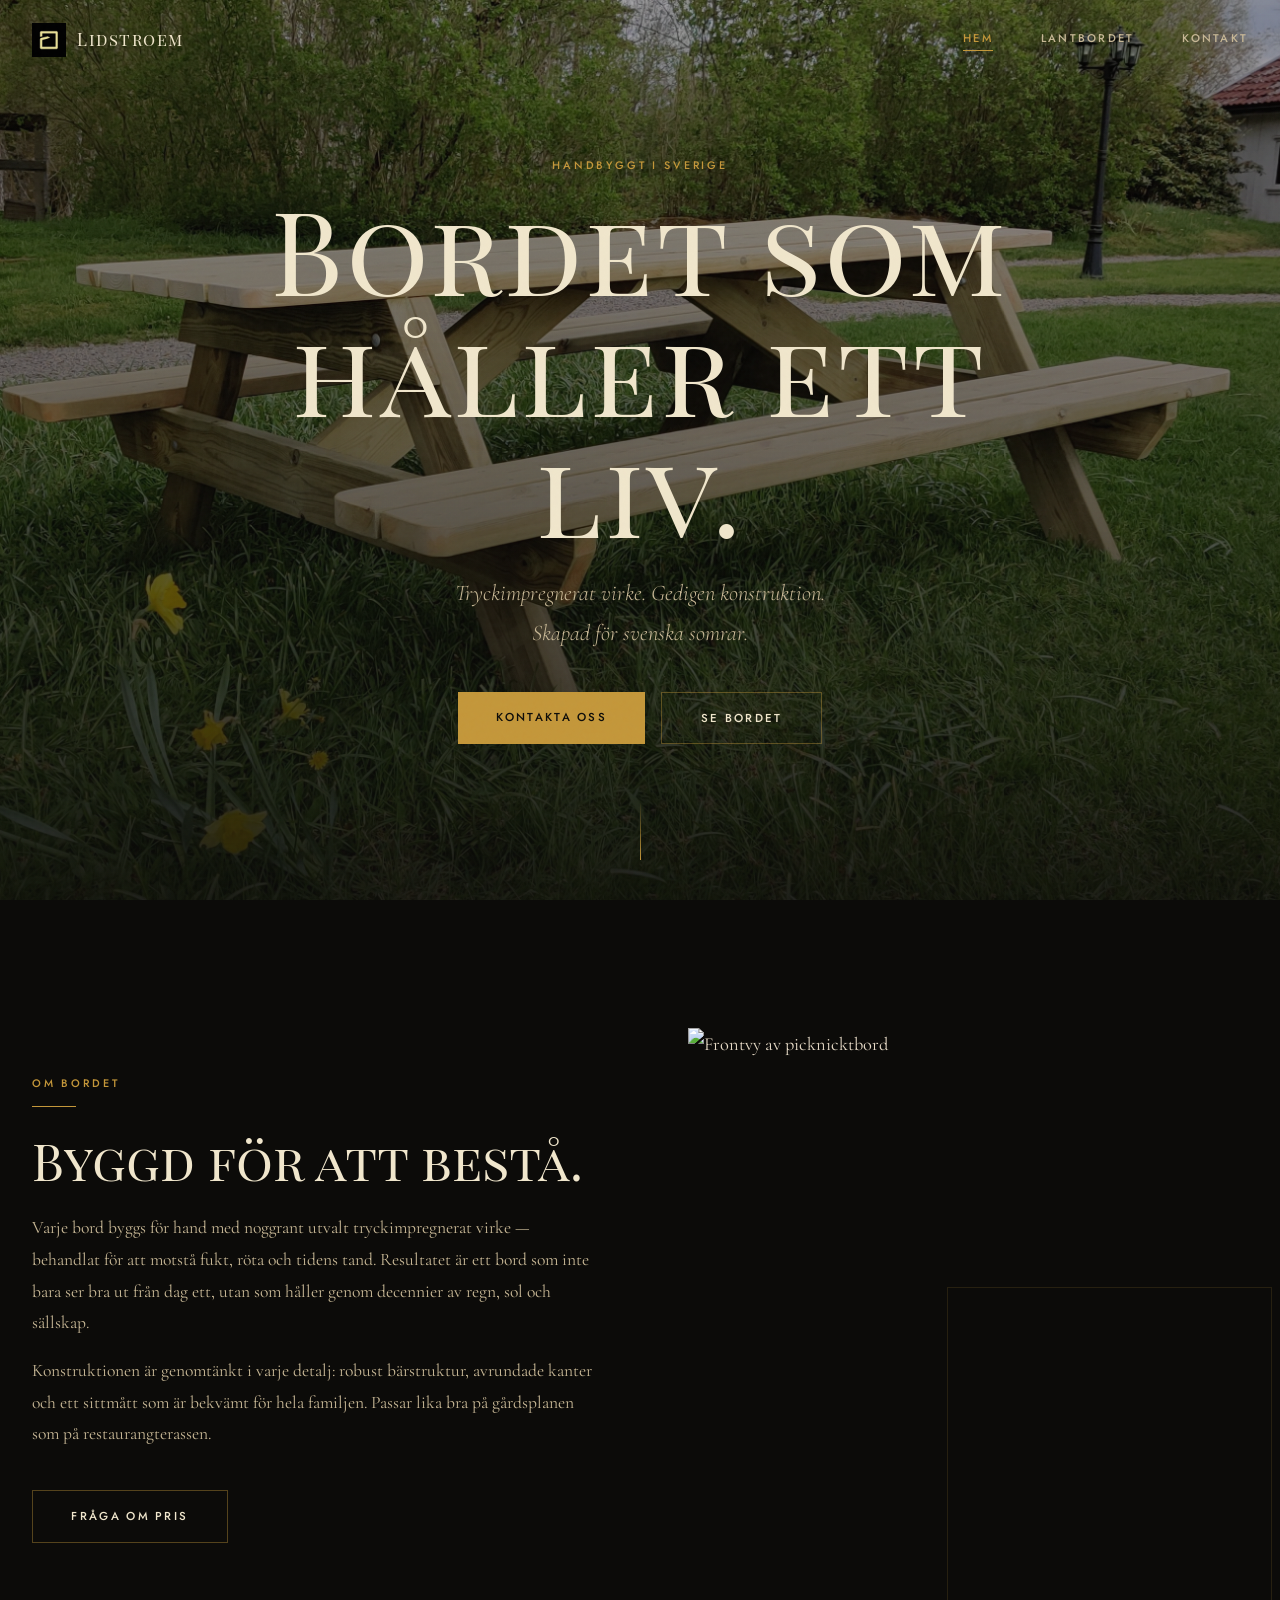
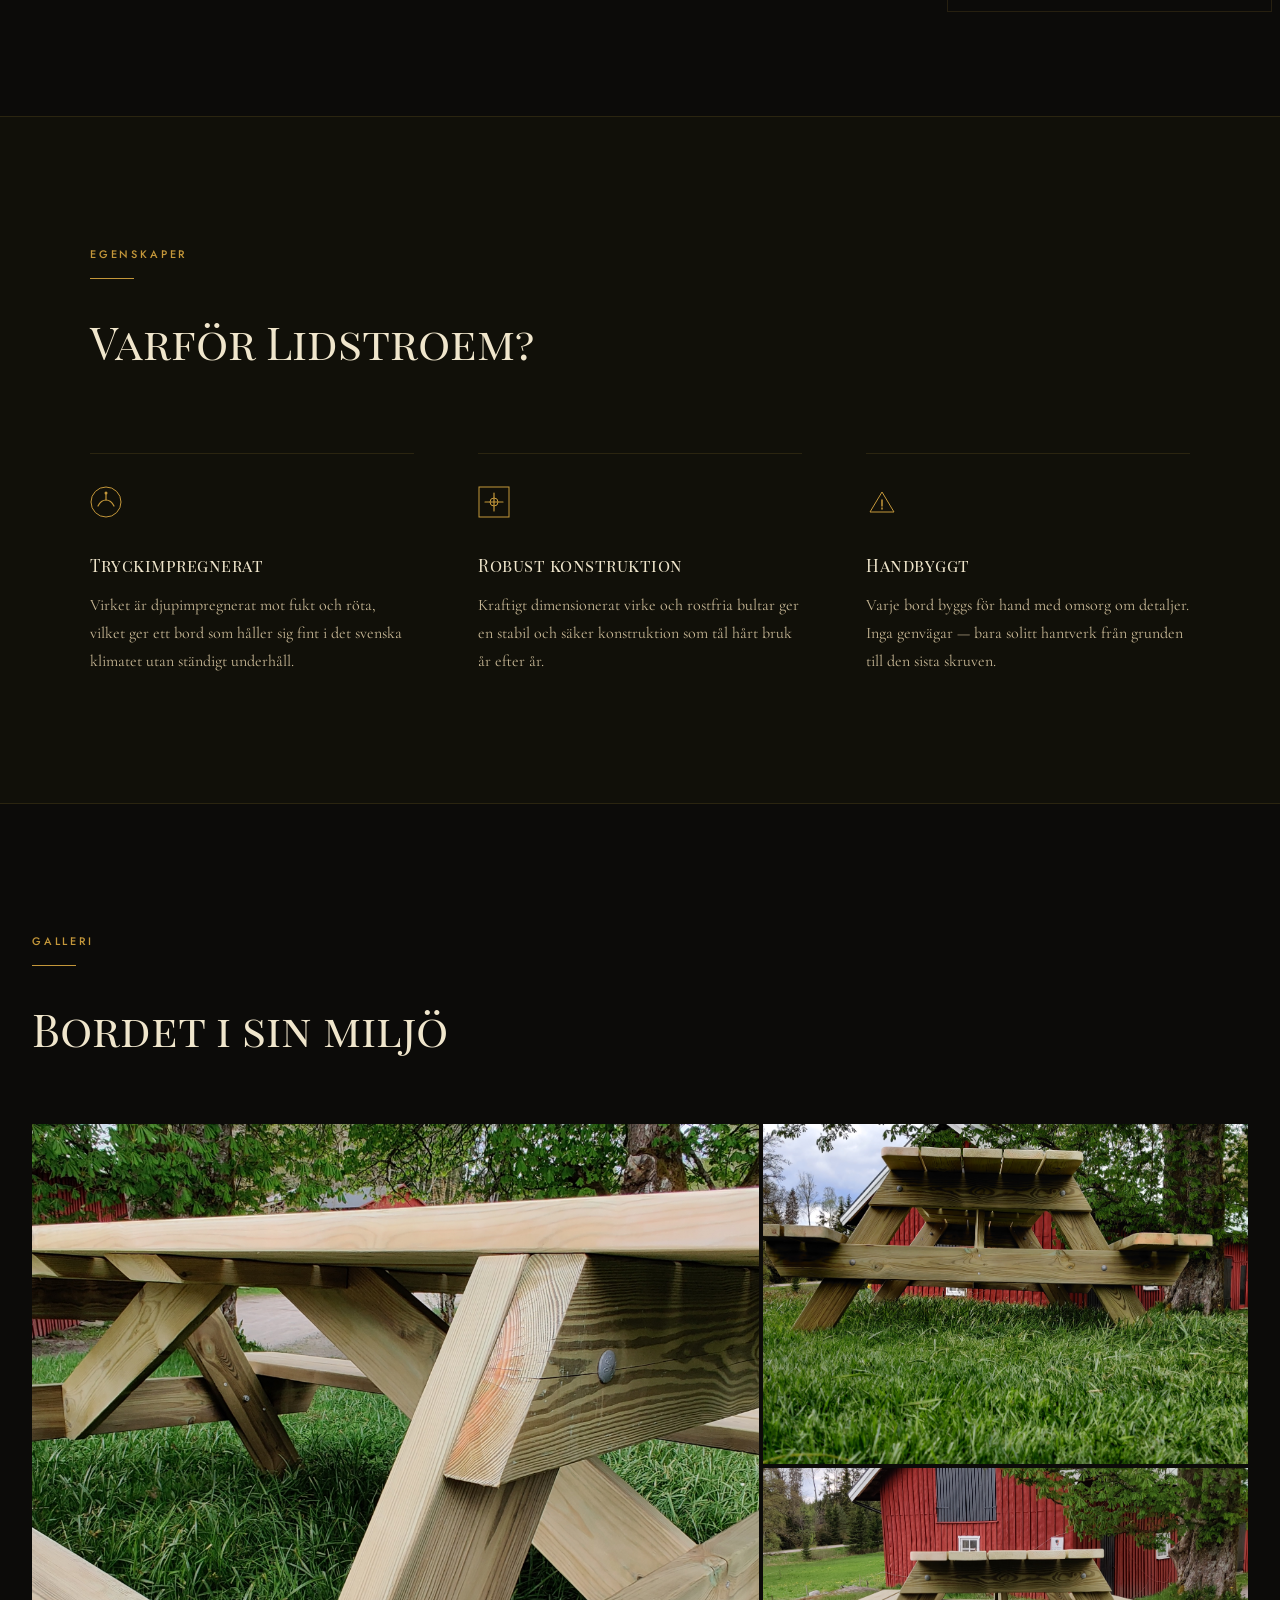
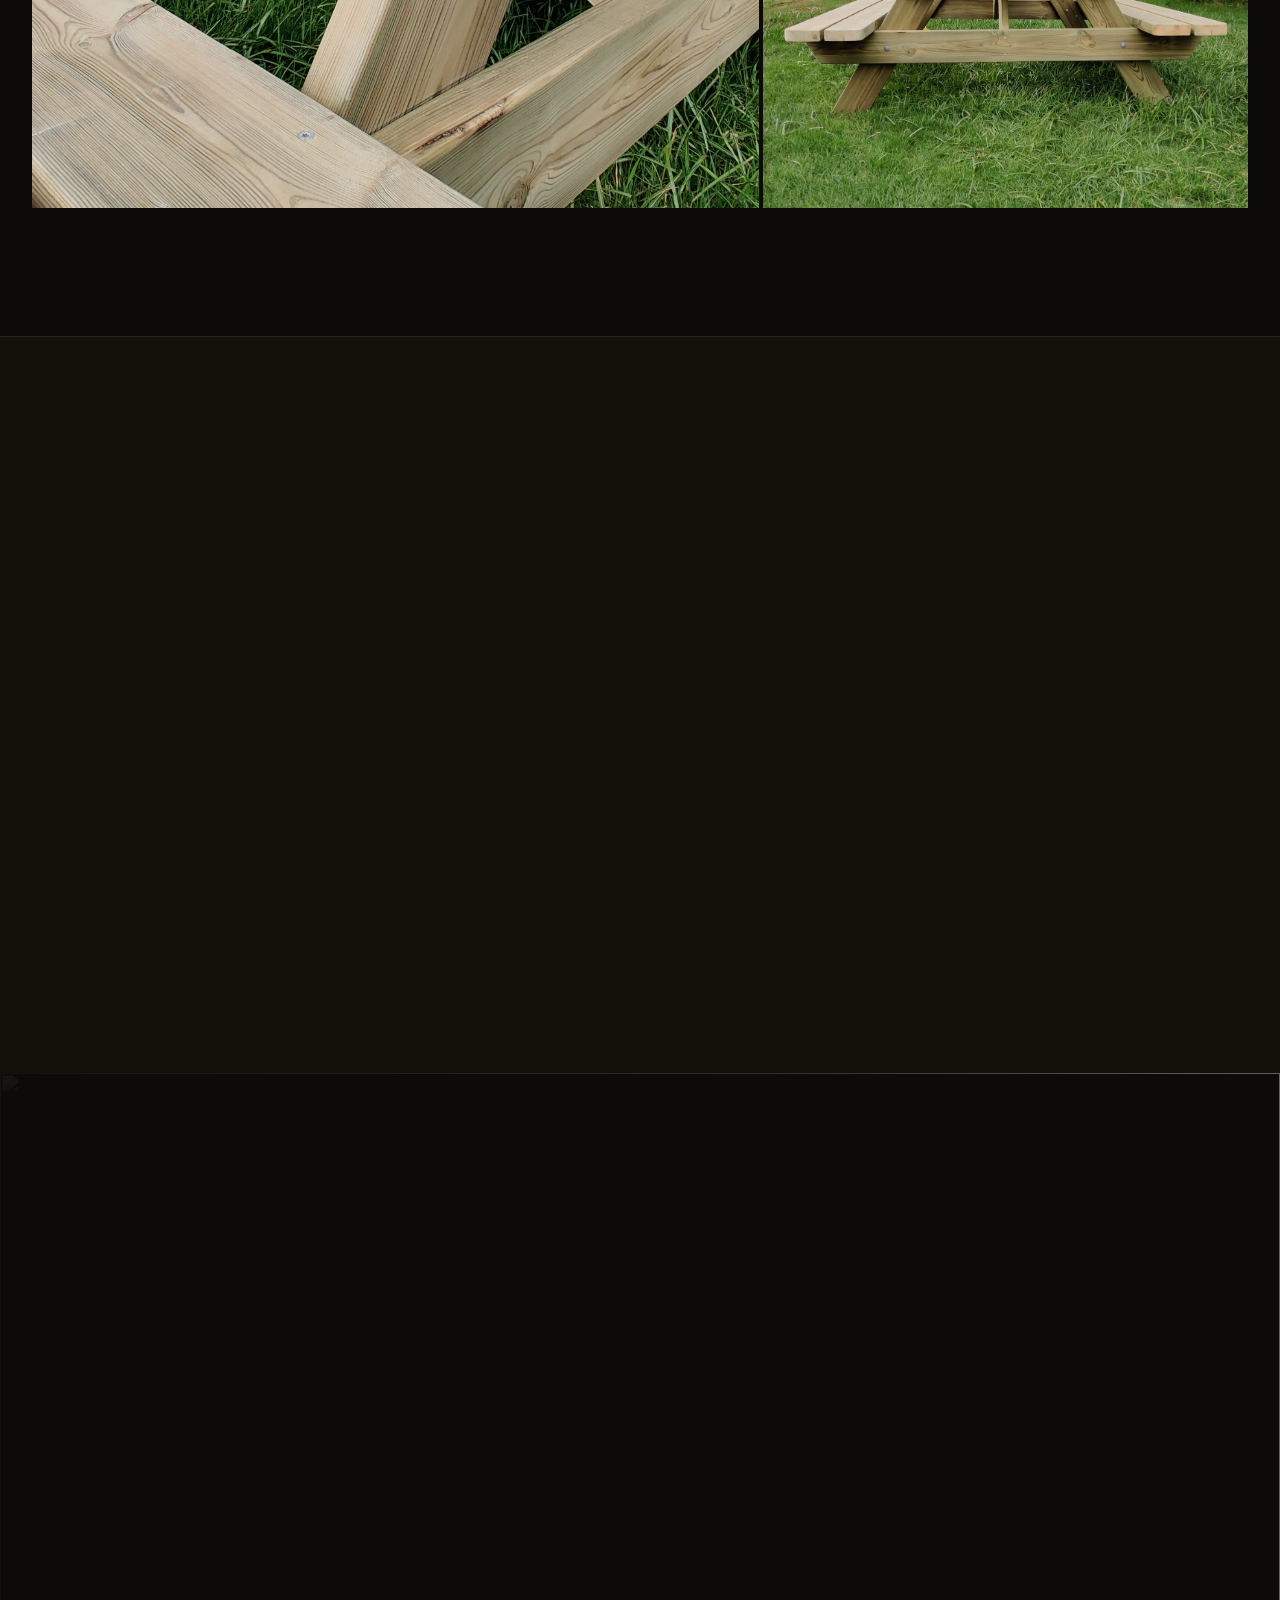
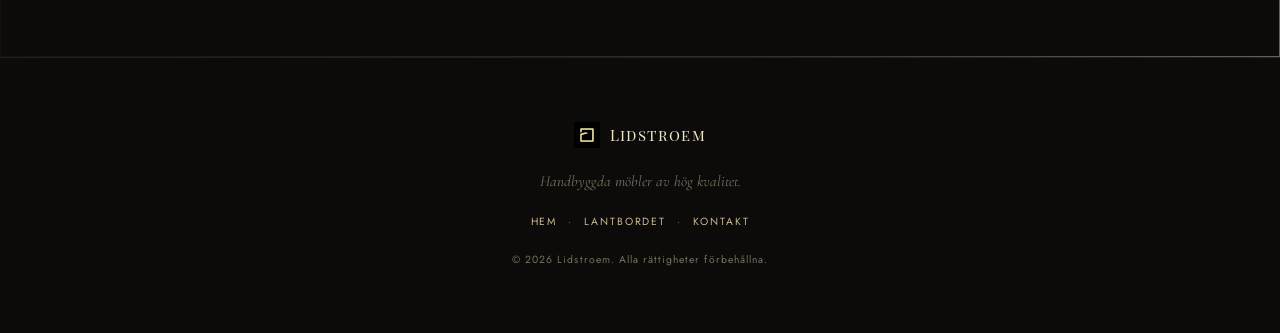
==== index.html @ bd2ccc6d "first commit" ====
<!DOCTYPE html>
<html lang="sv">
<head>
  <meta charset="UTF-8" />
  <meta name="viewport" content="width=device-width, initial-scale=1.0" />
  <meta name="description" content="Lidstroem — Handbyggda picknicktbord och lantbord av hög kvalitet. Tryckimpregnerat virke för lång livslängd." />
  <title>Lidstroem — Handbyggda möbler</title>
  <link rel="icon" href="images/logo.webp" />
  <link rel="stylesheet" href="assets/style.css" />
  <style>
    /* ── HOME-SPECIFIC ── */

    /* ABOUT */
    .about {
      padding: var(--section-pad) 2rem;
      max-width: 1280px;
      margin: 0 auto;
    }
    .about__inner {
      display: grid;
      grid-template-columns: 1fr 1fr;
      gap: 6rem;
      align-items: center;
    }
    .about__title {
      font-family: var(--font-display);
      font-size: clamp(2rem, 4vw, 3.2rem);
      font-weight: 400;
      color: var(--cream);
      line-height: 1.15;
      margin-bottom: 1.4rem;
    }
    .about__body {
      color: var(--cream-dim);
      font-size: 1.1rem;
      line-height: 1.8;
      margin-bottom: 1rem;
    }
    .about__image {
      position: relative;
    }
    .about__image img {
      width: 100%;
      height: 560px;
      object-fit: cover;
      object-position: center top;
    }
    .about__image-frame {
      position: absolute;
      bottom: -1.5rem;
      right: -1.5rem;
      width: 58%;
      height: 58%;
      border: 1px solid var(--border);
      pointer-events: none;
      z-index: -1;
    }

    /* FEATURES */
    .features {
      background: var(--bg-section);
      border-top: 1px solid var(--border);
      border-bottom: 1px solid var(--border);
      padding: var(--section-pad) 2rem;
    }
    .features__inner { max-width: 1100px; margin: 0 auto; }
    .features__header { margin-bottom: 4.5rem; }
    .features__title {
      font-family: var(--font-display);
      font-size: clamp(1.8rem, 3.5vw, 2.8rem);
      font-weight: 400;
      color: var(--cream);
    }
    .features__grid {
      display: grid;
      grid-template-columns: repeat(3, 1fr);
      gap: 4rem;
    }
    .feature {
      border-top: 1px solid var(--border);
      padding-top: 2rem;
    }
    .feature__icon { color: var(--gold); margin-bottom: 1.4rem; }
    .feature h3 {
      font-family: var(--font-display);
      font-size: 1.05rem;
      font-weight: 400;
      color: var(--cream);
      letter-spacing: 0.03em;
      margin-bottom: 0.7rem;
    }
    .feature p { font-size: 1rem; line-height: 1.75; color: var(--cream-dim); }

    /* GALLERY */
    .gallery { padding: var(--section-pad) 0; }
    .gallery__header {
      padding: 0 2rem;
      max-width: 1280px;
      margin: 0 auto 3.5rem;
    }
    .gallery__title {
      font-family: var(--font-display);
      font-size: clamp(1.8rem, 3.5vw, 2.8rem);
      font-weight: 400;
      color: var(--cream);
    }
    .gallery__grid {
      display: grid;
      grid-template-columns: 1.5fr 1fr;
      grid-template-rows: 340px 340px;
      gap: 4px;
      max-width: 1280px;
      margin: 0 auto;
      padding: 0 2rem;
    }
    .gallery__item { overflow: hidden; background: var(--bg-card); }
    .gallery__item--large { grid-row: span 2; }
    .gallery__item img {
      width: 100%; height: 100%;
      object-fit: cover;
      transition: transform 0.8s var(--ease-out);
    }
    .gallery__item:hover img { transform: scale(1.06); }

    /* TEASER */
    .teaser {
      background: var(--bg-section);
      border-top: 1px solid var(--border);
      padding: var(--section-pad) 2rem;
    }
    .teaser__inner {
      max-width: 1280px;
      margin: 0 auto;
      display: grid;
      grid-template-columns: 1fr 1fr;
      gap: 6rem;
      align-items: center;
    }
    .teaser__img-wrap { position: relative; overflow: hidden; }
    .teaser__img-wrap img {
      width: 100%;
      height: 480px;
      object-fit: cover;
      transition: transform 0.8s var(--ease-out);
    }
    .teaser__img-wrap:hover img { transform: scale(1.04); }
    .teaser__badge {
      position: absolute;
      top: 1.5rem; left: 1.5rem;
      font-family: var(--font-ui);
      font-size: 0.6rem;
      font-weight: 500;
      letter-spacing: 0.24em;
      text-transform: uppercase;
      color: var(--bg);
      background: var(--gold);
      padding: 0.35rem 0.8rem;
    }
    .teaser__title {
      font-family: var(--font-display);
      font-size: clamp(2rem, 4vw, 3rem);
      font-weight: 400;
      color: var(--cream);
      margin-bottom: 1.2rem;
    }
    .teaser__body {
      font-size: 1.1rem;
      line-height: 1.8;
      color: var(--cream-dim);
      margin-bottom: 2rem;
    }

    /* RESPONSIVE */
    @media (max-width: 900px) {
      .about__inner,
      .teaser__inner { grid-template-columns: 1fr; gap: 3rem; }
      .about__image img { height: 360px; }
      .teaser__img-wrap img { height: 320px; }
      .about__image { order: -1; }
      .features__grid { grid-template-columns: 1fr; gap: 2.5rem; }
      .gallery__grid { grid-template-columns: 1fr; grid-template-rows: auto; }
      .gallery__item { height: 260px; }
      .gallery__item--large { grid-row: span 1; height: 320px; }
    }
  </style>
</head>
<body>

<!-- ══ NAVBAR ══ -->
<header class="navbar">
  <div class="navbar__inner">
    <a href="index.html" class="navbar__logo">
      <img src="images/logo.webp" alt="Lidstroem" />
      <span class="navbar__brand">Lidstroem</span>
    </a>
    <nav class="navbar__nav">
      <a href="index.html">Hem</a>
      <a href="lantbord.html">Lantbordet</a>
      <a href="kontakt.html">Kontakt</a>
    </nav>
    <button class="navbar__burger" aria-label="Meny">
      <span></span><span></span><span></span>
    </button>
  </div>
  <nav class="navbar__mobile">
    <a href="index.html">Hem</a>
    <a href="lantbord.html">Lantbordet</a>
    <a href="kontakt.html">Kontakt</a>
  </nav>
</header>

<!-- ══ HERO ══ -->
<section class="hero">
  <div class="hero__bg">
    <img src="images/hero.jpg" alt="Lidstroem picknicktbord på sommaräng" style="object-position: center 30%;" />
    <div class="hero__overlay"></div>
  </div>
  <div class="hero__content">
    <span class="label reveal">Handbyggt i Sverige</span>
    <h1 class="hero__title reveal reveal-d1">Bordet som<br />håller ett liv.</h1>
    <p class="hero__sub reveal reveal-d2">
      Tryckimpregnerat virke. Gedigen konstruktion.<br />Skapad för svenska somrar.
    </p>
    <div class="hero__cta reveal reveal-d3">
      <a href="kontakt.html" class="btn btn-gold">Kontakta oss</a>
      <a href="#om" class="btn btn-outline">Se bordet</a>
    </div>
  </div>
  <div class="hero__scroll reveal reveal-d4"><span></span></div>
</section>

<!-- ══ OM BORDET ══ -->
<section class="about" id="om">
  <div class="about__inner">
    <div class="about__text">
      <span class="label reveal">Om bordet</span>
      <div class="gold-line reveal reveal-d1"></div>
      <h2 class="about__title reveal reveal-d1">Byggd för att bestå.</h2>
      <p class="about__body reveal reveal-d2">
        Varje bord byggs för hand med noggrant utvalt tryckimpregnerat virke —
        behandlat för att motstå fukt, röta och tidens tand. Resultatet är ett
        bord som inte bara ser bra ut från dag ett, utan som håller genom
        decennier av regn, sol och sällskap.
      </p>
      <p class="about__body reveal reveal-d3">
        Konstruktionen är genomtänkt i varje detalj: robust bärstruktur,
        avrundade kanter och ett sittmått som är bekvämt för hela familjen.
        Passar lika bra på gårdsplanen som på restaurangterassen.
      </p>
      <a href="kontakt.html" class="btn btn-outline reveal reveal-d4" style="margin-top:1.5rem;">Fråga om pris</a>
    </div>
    <div class="about__image reveal reveal-d2">
      <img src="images/front.jpg" alt="Frontvy av picknicktbord" />
      <div class="about__image-frame"></div>
    </div>
  </div>
</section>

<!-- ══ EGENSKAPER ══ -->
<section class="features">
  <div class="features__inner">
    <div class="features__header">
      <span class="label reveal">Egenskaper</span>
      <div class="gold-line reveal reveal-d1"></div>
      <h2 class="features__title reveal reveal-d1">Varför Lidstroem?</h2>
    </div>
    <div class="features__grid">
      <div class="feature reveal reveal-d1">
        <div class="feature__icon">
          <svg width="32" height="32" viewBox="0 0 32 32" fill="none">
            <circle cx="16" cy="16" r="15" stroke="currentColor" stroke-width="1"/>
            <path d="M8 20c2-4 4-6 8-6s6 2 8 6" stroke="currentColor" stroke-width="1.2" stroke-linecap="round"/>
            <path d="M16 14V8" stroke="currentColor" stroke-width="1.2" stroke-linecap="round"/>
            <circle cx="16" cy="7" r="1.5" fill="currentColor"/>
          </svg>
        </div>
        <h3>Tryckimpregnerat</h3>
        <p>Virket är djupimpregnerat mot fukt och röta, vilket ger ett bord som håller sig fint i det svenska klimatet utan ständigt underhåll.</p>
      </div>
      <div class="feature reveal reveal-d2">
        <div class="feature__icon">
          <svg width="32" height="32" viewBox="0 0 32 32" fill="none">
            <rect x="1" y="1" width="30" height="30" stroke="currentColor" stroke-width="1"/>
            <path d="M7 16h18M16 7v18" stroke="currentColor" stroke-width="1.2" stroke-linecap="round"/>
            <circle cx="16" cy="16" r="4" stroke="currentColor" stroke-width="1"/>
          </svg>
        </div>
        <h3>Robust konstruktion</h3>
        <p>Kraftigt dimensionerat virke och rostfria bultar ger en stabil och säker konstruktion som tål hårt bruk år efter år.</p>
      </div>
      <div class="feature reveal reveal-d3">
        <div class="feature__icon">
          <svg width="32" height="32" viewBox="0 0 32 32" fill="none">
            <path d="M4 26L16 6l12 20H4z" stroke="currentColor" stroke-width="1" stroke-linejoin="round"/>
            <path d="M16 14v6M16 22v1" stroke="currentColor" stroke-width="1.5" stroke-linecap="round"/>
          </svg>
        </div>
        <h3>Handbyggt</h3>
        <p>Varje bord byggs för hand med omsorg om detaljer. Inga genvägar — bara solitt hantverk från grunden till den sista skruven.</p>
      </div>
    </div>
  </div>
</section>

<!-- ══ GALLERI ══ -->
<section class="gallery" id="galleri">
  <div class="gallery__header">
    <span class="label reveal">Galleri</span>
    <div class="gold-line reveal reveal-d1"></div>
    <h2 class="gallery__title reveal reveal-d1">Bordet i sin miljö</h2>
  </div>
  <div class="gallery__grid">
    <div class="gallery__item gallery__item--large reveal">
      <img src="images/detail.jpg" alt="Närbild på träkonstruktion" loading="lazy" />
    </div>
    <div class="gallery__item reveal reveal-d1">
      <img src="images/dramatic.jpg" alt="Bordet sett framifrån" loading="lazy" />
    </div>
    <div class="gallery__item reveal reveal-d2">
      <img src="images/side.jpg" alt="Sidovy av picknicktbordet" loading="lazy" />
    </div>
  </div>
</section>

<!-- ══ LANTBORD TEASER ══ -->
<section class="teaser">
  <div class="teaser__inner">
    <div class="teaser__img-wrap reveal">
      <img src="images/lantbord-angle.jpg" alt="Lantbordet — trebockskonstruktion" loading="lazy" />
      <div class="teaser__badge">Nyhet</div>
    </div>
    <div class="teaser__text">
      <span class="label reveal">Även från Lidstroem</span>
      <div class="gold-line reveal reveal-d1"></div>
      <h2 class="teaser__title reveal reveal-d1">Lantbordet</h2>
      <p class="teaser__body reveal reveal-d2">
        En massiv trebockskonstruktion inspirerad av gamla svenska gårdsbord.
        Finns i två utföranden — oljat naturträ eller klassisk gråton med lasyr.
        Byggs för restauranger, altaner och familjer som vill ha ett bord för generationer.
      </p>
      <a href="lantbord.html" class="btn btn-gold reveal reveal-d3">Se lantbordet</a>
    </div>
  </div>
</section>

<!-- ══ CTA ══ -->
<section class="cta-banner">
  <div class="cta-banner__bg">
    <img src="images/kontakt.jpg" alt="" loading="lazy" />
    <div class="cta-banner__overlay"></div>
  </div>
  <div class="cta-banner__inner">
    <div class="cta-banner__content">
      <span class="label reveal">Ta nästa steg</span>
      <h2 class="cta-banner__title reveal reveal-d1">Intresserad av ett bord?</h2>
      <p class="cta-banner__body reveal reveal-d2">Hör av dig så berättar vi mer om priser, leverans och beställning.</p>
      <a href="kontakt.html" class="btn btn-gold reveal reveal-d3">Kontakta oss</a>
    </div>
  </div>
</section>

<!-- ══ FOOTER ══ -->
<footer>
  <div class="footer__inner">
    <div class="footer__logo">
      <img src="images/logo.webp" alt="Lidstroem" />
      <span>Lidstroem</span>
    </div>
    <p class="footer__tagline">Handbyggda möbler av hög kvalitet.</p>
    <nav class="footer__nav">
      <a href="index.html">Hem</a>
      <span class="sep">·</span>
      <a href="lantbord.html">Lantbordet</a>
      <span class="sep">·</span>
      <a href="kontakt.html">Kontakt</a>
    </nav>
    <p class="footer__copy">&copy; <span id="yr"></span> Lidstroem. Alla rättigheter förbehållna.</p>
  </div>
</footer>

<script src="assets/script.js"></script>
<script>document.getElementById('yr').textContent = new Date().getFullYear();</script>
</body>
</html>
---- assets/style.css ----
/* =========================================
   LIDSTROEM — Global CSS
   ========================================= */

@import url('https://fonts.googleapis.com/css2?family=Cormorant+Garamond:ital,wght@0,300;0,400;0,500;0,600;1,300;1,400&family=Playfair+Display+SC:wght@400;700&family=Jost:wght@300;400;500&display=swap');

:root {
  --bg:           #0c0b09;
  --bg-card:      #141210;
  --bg-section:   #111009;
  --cream:        #f0e6cc;
  --cream-dim:    #c8b896;
  --gold:         #c4973a;
  --gold-light:   #d4ab55;
  --text:         #e8dcc8;
  --text-muted:   #7a7060;
  --border:       rgba(196, 151, 58, 0.15);
  --border-hover: rgba(196, 151, 58, 0.4);

  --font-display: 'Playfair Display SC', serif;
  --font-body:    'Cormorant Garamond', serif;
  --font-ui:      'Jost', sans-serif;

  --nav-height:   80px;
  --section-pad:  clamp(80px, 10vw, 140px);
  --ease-out:     cubic-bezier(0.16, 1, 0.3, 1);
}

*, *::before, *::after { box-sizing: border-box; margin: 0; padding: 0; }

html { scroll-behavior: smooth; }

body {
  background: var(--bg);
  color: var(--text);
  font-family: var(--font-body);
  font-size: 1.15rem;
  line-height: 1.75;
  -webkit-font-smoothing: antialiased;
  overflow-x: hidden;
}

img { display: block; max-width: 100%; }
a   { color: inherit; text-decoration: none; }

/* Subtle noise grain */
body::after {
  content: '';
  position: fixed;
  inset: 0;
  background-image: url("data:image/svg+xml,%3Csvg viewBox='0 0 200 200' xmlns='http://www.w3.org/2000/svg'%3E%3Cfilter id='n'%3E%3CfeTurbulence type='fractalNoise' baseFrequency='0.85' numOctaves='4' stitchTiles='stitch'/%3E%3C/filter%3E%3Crect width='100%25' height='100%25' filter='url(%23n)'/%3E%3C/svg%3E");
  opacity: 0.022;
  pointer-events: none;
  z-index: 9999;
}

/* ── SCROLL REVEAL ── */
.reveal {
  opacity: 0;
  transform: translateY(28px);
  transition: opacity 0.85s var(--ease-out), transform 0.85s var(--ease-out);
}
.reveal.visible { opacity: 1; transform: none; }
.reveal-d1 { transition-delay: 0.1s; }
.reveal-d2 { transition-delay: 0.22s; }
.reveal-d3 { transition-delay: 0.34s; }
.reveal-d4 { transition-delay: 0.48s; }

/* ── TYPOGRAPHY HELPERS ── */
.label {
  font-family: var(--font-ui);
  font-size: 0.68rem;
  font-weight: 500;
  letter-spacing: 0.26em;
  text-transform: uppercase;
  color: var(--gold);
  display: block;
  margin-bottom: 0.85rem;
}

.gold-line {
  width: 44px;
  height: 1px;
  background: var(--gold);
  margin-bottom: 1.5rem;
}

/* ── BUTTONS ── */
.btn {
  display: inline-block;
  font-family: var(--font-ui);
  font-size: 0.72rem;
  font-weight: 500;
  letter-spacing: 0.2em;
  text-transform: uppercase;
  padding: 0.95rem 2.4rem;
  transition: background 0.3s, color 0.3s, border-color 0.3s, transform 0.3s;
  cursor: pointer;
  border: none;
}
.btn-gold {
  background: var(--gold);
  color: var(--bg);
}
.btn-gold:hover {
  background: var(--gold-light);
  transform: translateY(-2px);
}
.btn-outline {
  border: 1px solid var(--border-hover);
  color: var(--cream);
  background: transparent;
}
.btn-outline:hover {
  border-color: var(--gold);
  color: var(--gold);
}

/* ── NAVBAR ── */
.navbar {
  position: fixed;
  top: 0; left: 0; right: 0;
  z-index: 100;
  border-bottom: 1px solid transparent;
  transition: background 0.5s, border-color 0.5s, backdrop-filter 0.5s;
}
.navbar.scrolled {
  background: rgba(12,11,9,0.92);
  backdrop-filter: blur(18px);
  -webkit-backdrop-filter: blur(18px);
  border-bottom-color: var(--border);
}
.navbar__inner {
  max-width: 1280px;
  margin: 0 auto;
  padding: 0 2rem;
  height: var(--nav-height);
  display: flex;
  align-items: center;
  justify-content: space-between;
}
.navbar__logo {
  display: flex;
  align-items: center;
  gap: 0.7rem;
}
.navbar__logo img {
  width: 34px;
  height: 34px;
  object-fit: contain;
}
.navbar__brand {
  font-family: var(--font-display);
  font-size: 1.05rem;
  letter-spacing: 0.09em;
  color: var(--cream);
}
.navbar__nav {
  display: flex;
  gap: 3rem;
  align-items: center;
}
.navbar__nav a {
  font-family: var(--font-ui);
  font-size: 0.7rem;
  font-weight: 500;
  letter-spacing: 0.2em;
  text-transform: uppercase;
  color: var(--cream-dim);
  position: relative;
  padding-bottom: 3px;
  transition: color 0.3s;
}
.navbar__nav a::after {
  content: '';
  position: absolute;
  bottom: 0; left: 0;
  width: 0; height: 1px;
  background: var(--gold);
  transition: width 0.3s;
}
.navbar__nav a:hover,
.navbar__nav a.active {
  color: var(--gold);
}
.navbar__nav a:hover::after,
.navbar__nav a.active::after {
  width: 100%;
}

/* Burger */
.navbar__burger {
  display: none;
  flex-direction: column;
  gap: 5px;
  background: none;
  border: none;
  cursor: pointer;
  padding: 4px;
}
.navbar__burger span {
  display: block;
  width: 24px; height: 1px;
  background: var(--cream);
  transition: transform 0.3s, opacity 0.3s;
  transform-origin: center;
}
.navbar__burger.open span:nth-child(1) { transform: translateY(6px) rotate(45deg); }
.navbar__burger.open span:nth-child(2) { opacity: 0; }
.navbar__burger.open span:nth-child(3) { transform: translateY(-6px) rotate(-45deg); }

.navbar__mobile {
  display: none;
  flex-direction: column;
  gap: 1.5rem;
  padding: 0 2rem;
  max-height: 0;
  overflow: hidden;
  opacity: 0;
  background: rgba(12,11,9,0.97);
  border-top: 1px solid var(--border);
  transition: max-height 0.4s var(--ease-out), opacity 0.3s, padding 0.3s;
}
.navbar__mobile.open {
  max-height: 260px;
  opacity: 1;
  padding: 1.5rem 2rem 2rem;
}
.navbar__mobile a {
  font-family: var(--font-ui);
  font-size: 0.78rem;
  letter-spacing: 0.22em;
  text-transform: uppercase;
  color: var(--cream-dim);
}
.navbar__mobile a.active { color: var(--gold); }

@media (max-width: 768px) {
  .navbar__nav    { display: none; }
  .navbar__burger { display: flex; }
  .navbar__mobile { display: flex; }
}

/* ── FOOTER ── */
footer {
  border-top: 1px solid var(--border);
  padding: 4rem 2rem;
  text-align: center;
}
.footer__inner {
  max-width: 460px;
  margin: 0 auto;
  display: flex;
  flex-direction: column;
  align-items: center;
  gap: 1.2rem;
}
.footer__logo {
  display: flex;
  align-items: center;
  gap: 0.6rem;
}
.footer__logo img {
  width: 26px; height: 26px;
  object-fit: contain;
}
.footer__logo span {
  font-family: var(--font-display);
  font-size: 0.95rem;
  letter-spacing: 0.09em;
  color: var(--cream);
}
.footer__tagline {
  font-style: italic;
  font-size: 0.95rem;
  color: var(--text-muted);
}
.footer__nav {
  display: flex;
  gap: 0.7rem;
  align-items: center;
  font-family: var(--font-ui);
  font-size: 0.65rem;
  letter-spacing: 0.18em;
  text-transform: uppercase;
}
.footer__nav a { color: var(--cream-dim); transition: color 0.3s; }
.footer__nav a:hover { color: var(--gold); }
.footer__nav .sep { color: var(--text-muted); }
.footer__copy {
  font-family: var(--font-ui);
  font-size: 0.65rem;
  color: var(--text-muted);
  letter-spacing: 0.1em;
}

/* ── HERO SHARED ── */
.hero {
  position: relative;
  height: 100svh;
  min-height: 600px;
  display: flex;
  align-items: center;
  justify-content: center;
  overflow: hidden;
}
.hero__bg {
  position: absolute;
  inset: 0;
}
.hero__bg img {
  width: 100%; height: 100%;
  object-fit: cover;
  animation: heroZoom 14s ease-out forwards;
}
@keyframes heroZoom {
  from { transform: scale(1.05); }
  to   { transform: scale(1); }
}
.hero__overlay {
  position: absolute;
  inset: 0;
  background: linear-gradient(to bottom,
    rgba(12,11,9,.35) 0%,
    rgba(12,11,9,.52) 50%,
    rgba(12,11,9,.88) 100%);
}
.hero__content {
  position: relative;
  z-index: 2;
  text-align: center;
  padding: 0 1.5rem;
  max-width: 860px;
}
.hero__title {
  font-family: var(--font-display);
  font-size: clamp(3rem, 9vw, 7.5rem);
  font-weight: 400;
  color: var(--cream);
  line-height: 1.05;
  letter-spacing: 0.02em;
  margin-bottom: 1.4rem;
}
.hero__sub {
  font-family: var(--font-body);
  font-size: clamp(1.1rem, 2vw, 1.4rem);
  font-weight: 300;
  font-style: italic;
  color: var(--cream-dim);
  margin-bottom: 2.5rem;
}
.hero__cta {
  display: flex;
  gap: 1rem;
  justify-content: center;
  flex-wrap: wrap;
}
.hero__scroll {
  position: absolute;
  bottom: 2.5rem;
  left: 50%;
  transform: translateX(-50%);
  z-index: 2;
}
.hero__scroll span {
  display: block;
  width: 1px; height: 58px;
  background: linear-gradient(to bottom, transparent, var(--gold));
  animation: scrollLine 2s ease-in-out infinite;
}
@keyframes scrollLine {
  0%   { transform: scaleY(0); transform-origin: top; opacity: 0; }
  50%  { transform: scaleY(1); transform-origin: top; opacity: 1; }
  100% { transform: scaleY(0); transform-origin: bottom; opacity: 0; }
}

/* ── PAGE HEADER (inner pages) ── */
.page-header {
  position: relative;
  height: 52vh;
  min-height: 360px;
  display: flex;
  align-items: flex-end;
  overflow: hidden;
}
.page-header__bg {
  position: absolute;
  inset: 0;
}
.page-header__bg img {
  width: 100%; height: 100%;
  object-fit: cover;
  object-position: center 30%;
  filter: saturate(0.5);
  animation: heroZoom 14s ease-out forwards;
}
.page-header__overlay {
  position: absolute;
  inset: 0;
  background: linear-gradient(to bottom,
    rgba(12,11,9,.4) 0%,
    rgba(12,11,9,.9) 100%);
}
.page-header__content {
  position: relative;
  z-index: 1;
  padding: 0 2rem 4rem;
  max-width: 1280px;
  width: 100%;
  margin: 0 auto;
}
.page-header__title {
  font-family: var(--font-display);
  font-size: clamp(2.5rem, 6vw, 5rem);
  font-weight: 400;
  color: var(--cream);
  line-height: 1;
  margin-bottom: 0.75rem;
}
.page-header__sub {
  font-style: italic;
  color: var(--cream-dim);
  font-size: 1.15rem;
}

/* ── CTA BANNER ── */
.cta-banner {
  position: relative;
  overflow: hidden;
}
.cta-banner__bg {
  position: absolute;
  inset: 0;
}
.cta-banner__bg img {
  width: 100%; height: 100%;
  object-fit: cover;
  filter: saturate(0.4) brightness(0.7);
}
.cta-banner__overlay {
  position: absolute;
  inset: 0;
  background: linear-gradient(to right,
    rgba(12,11,9,.94) 0%,
    rgba(12,11,9,.7) 60%,
    rgba(12,11,9,.3) 100%);
}
.cta-banner__inner {
  position: relative;
  z-index: 1;
  max-width: 1280px;
  margin: 0 auto;
  padding: var(--section-pad) 2rem;
}
.cta-banner__content { max-width: 520px; }
.cta-banner__title {
  font-family: var(--font-display);
  font-size: clamp(2rem, 4vw, 3rem);
  font-weight: 400;
  color: var(--cream);
  margin-bottom: 0.85rem;
}
.cta-banner__body {
  font-size: 1.1rem;
  font-style: italic;
  color: var(--cream-dim);
  margin-bottom: 2rem;
}
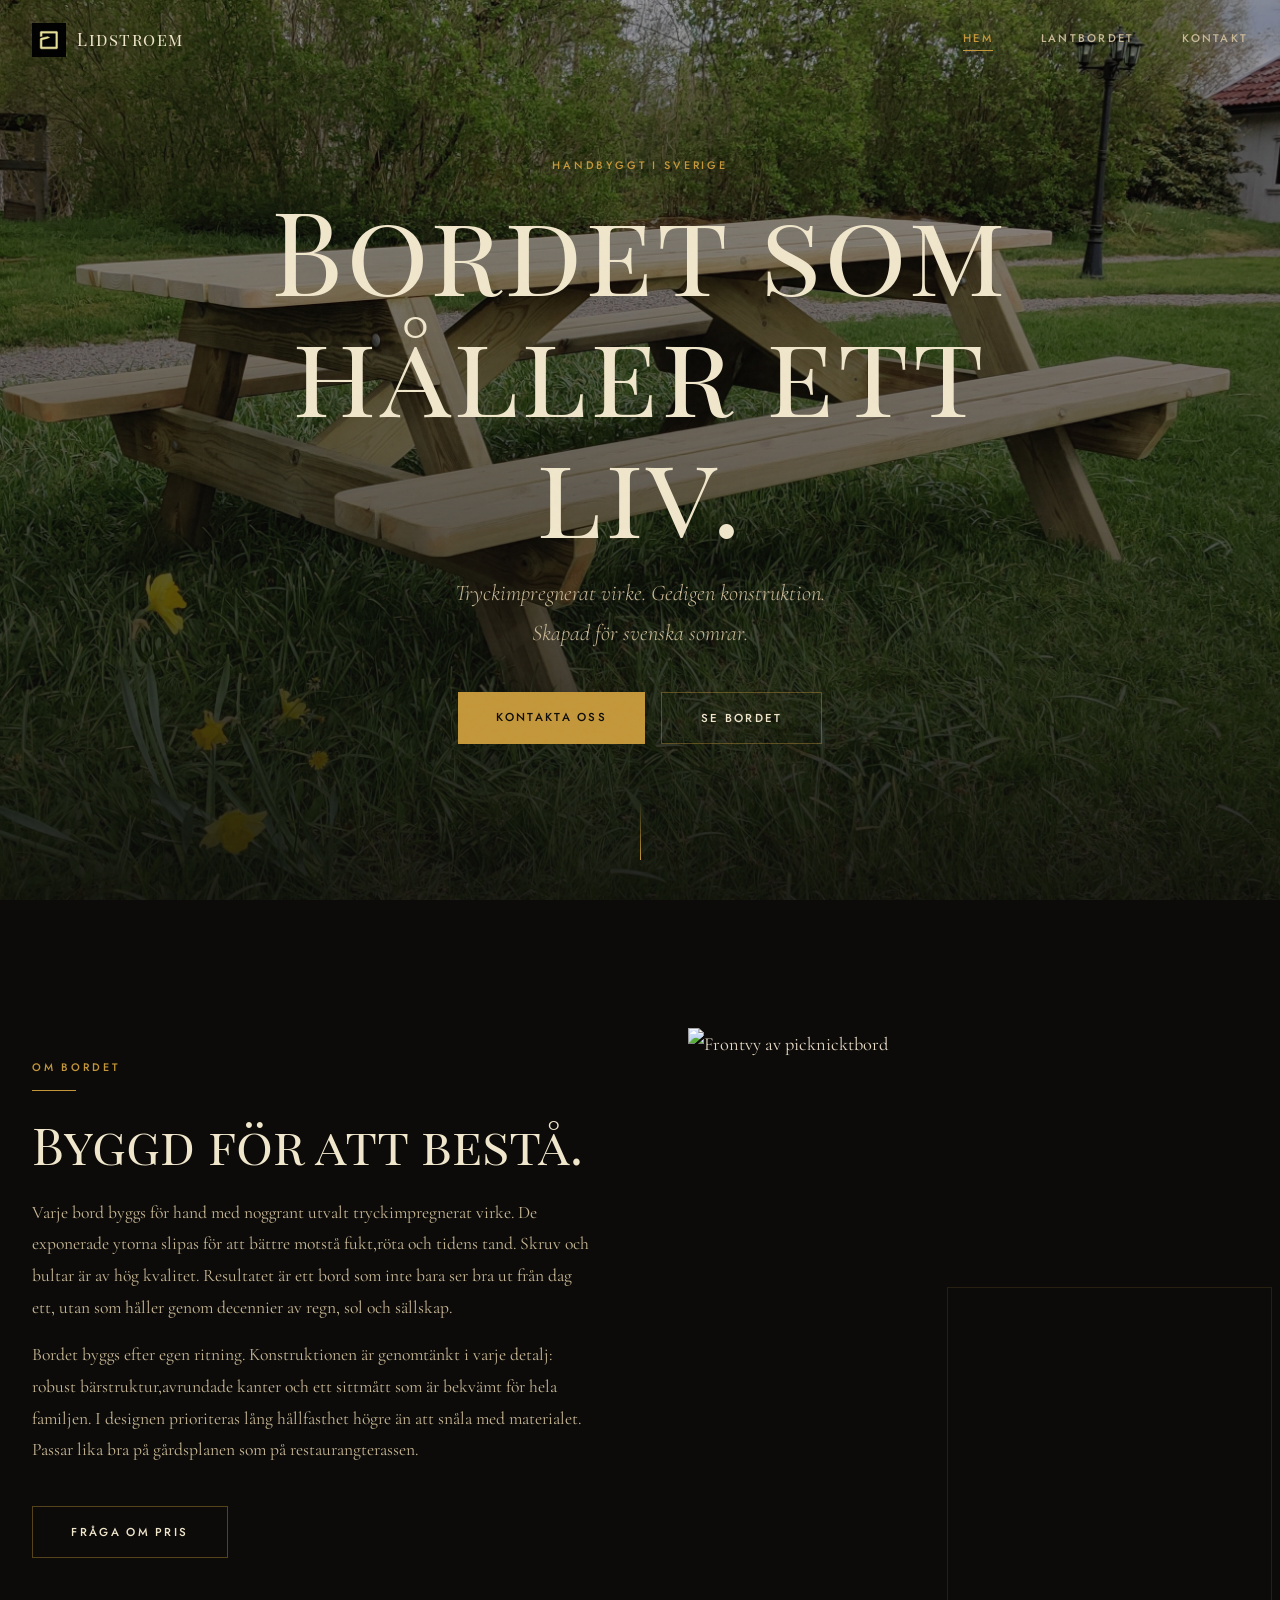
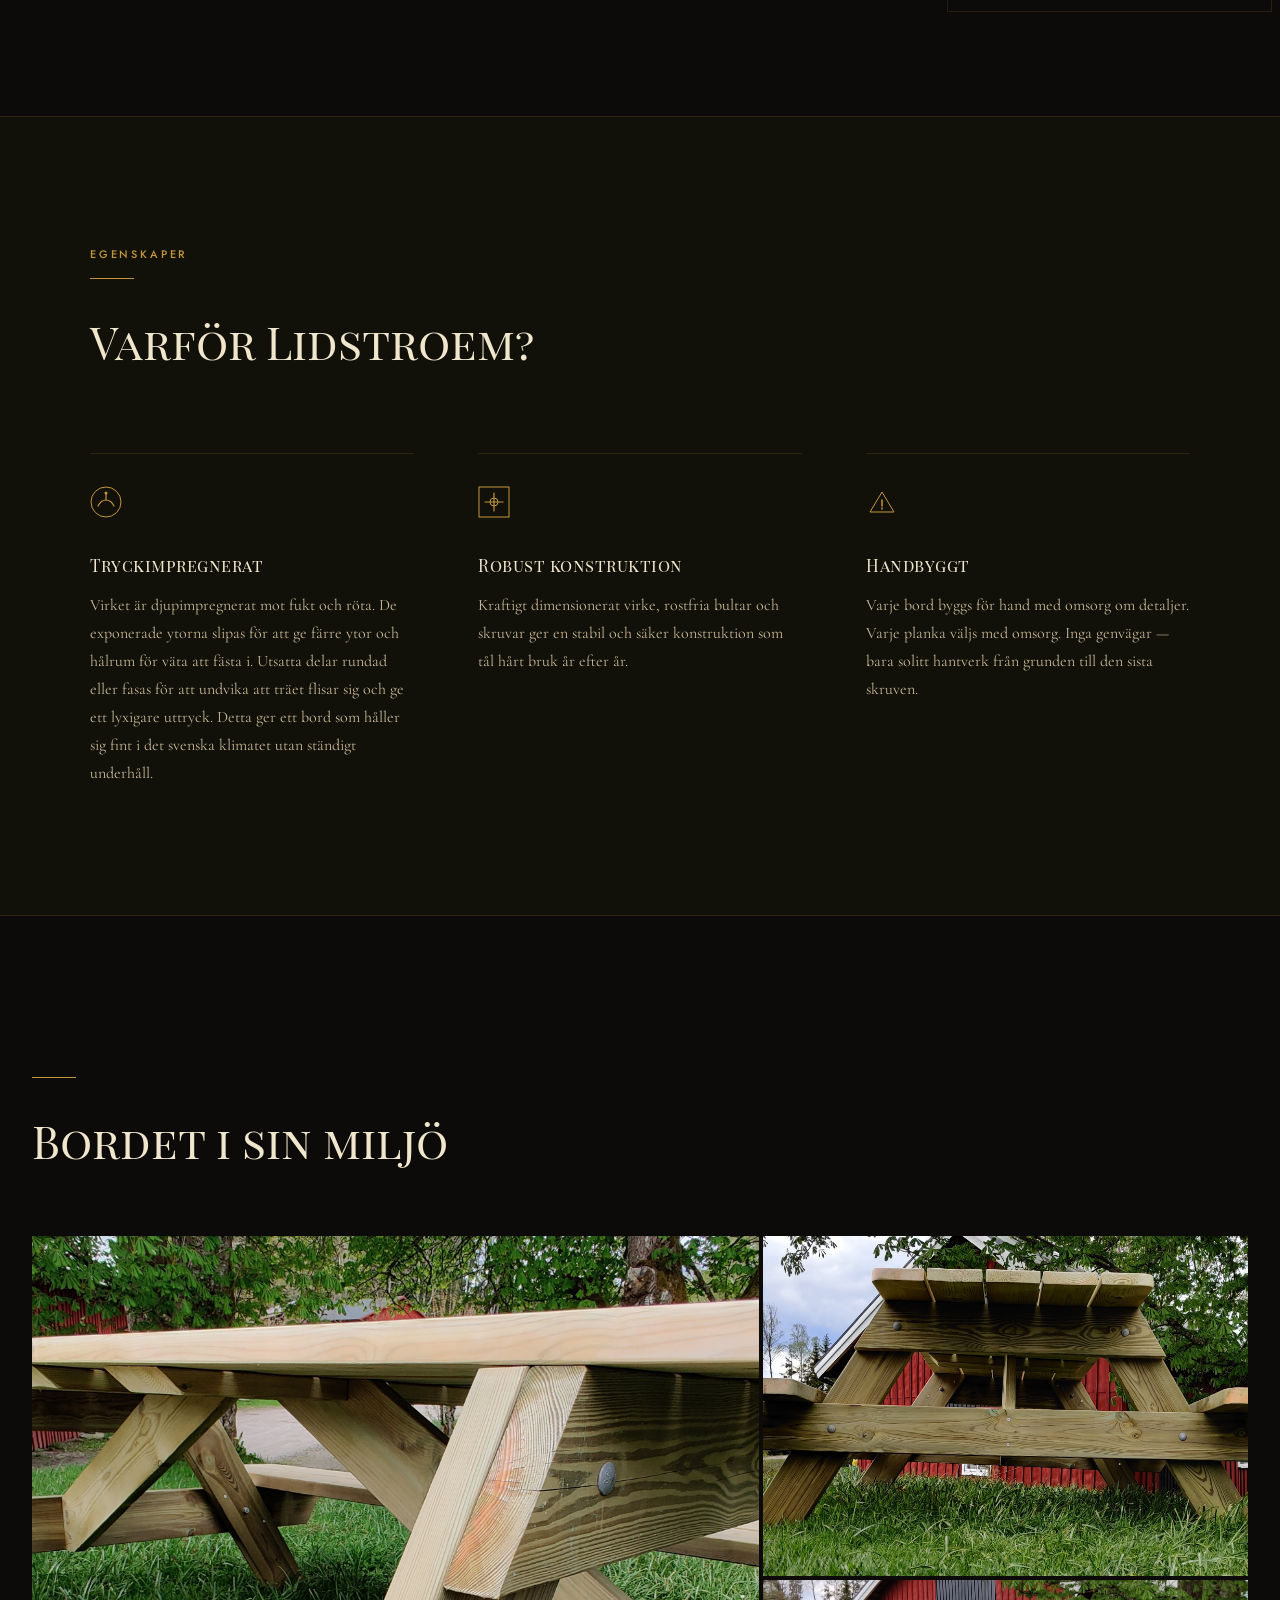
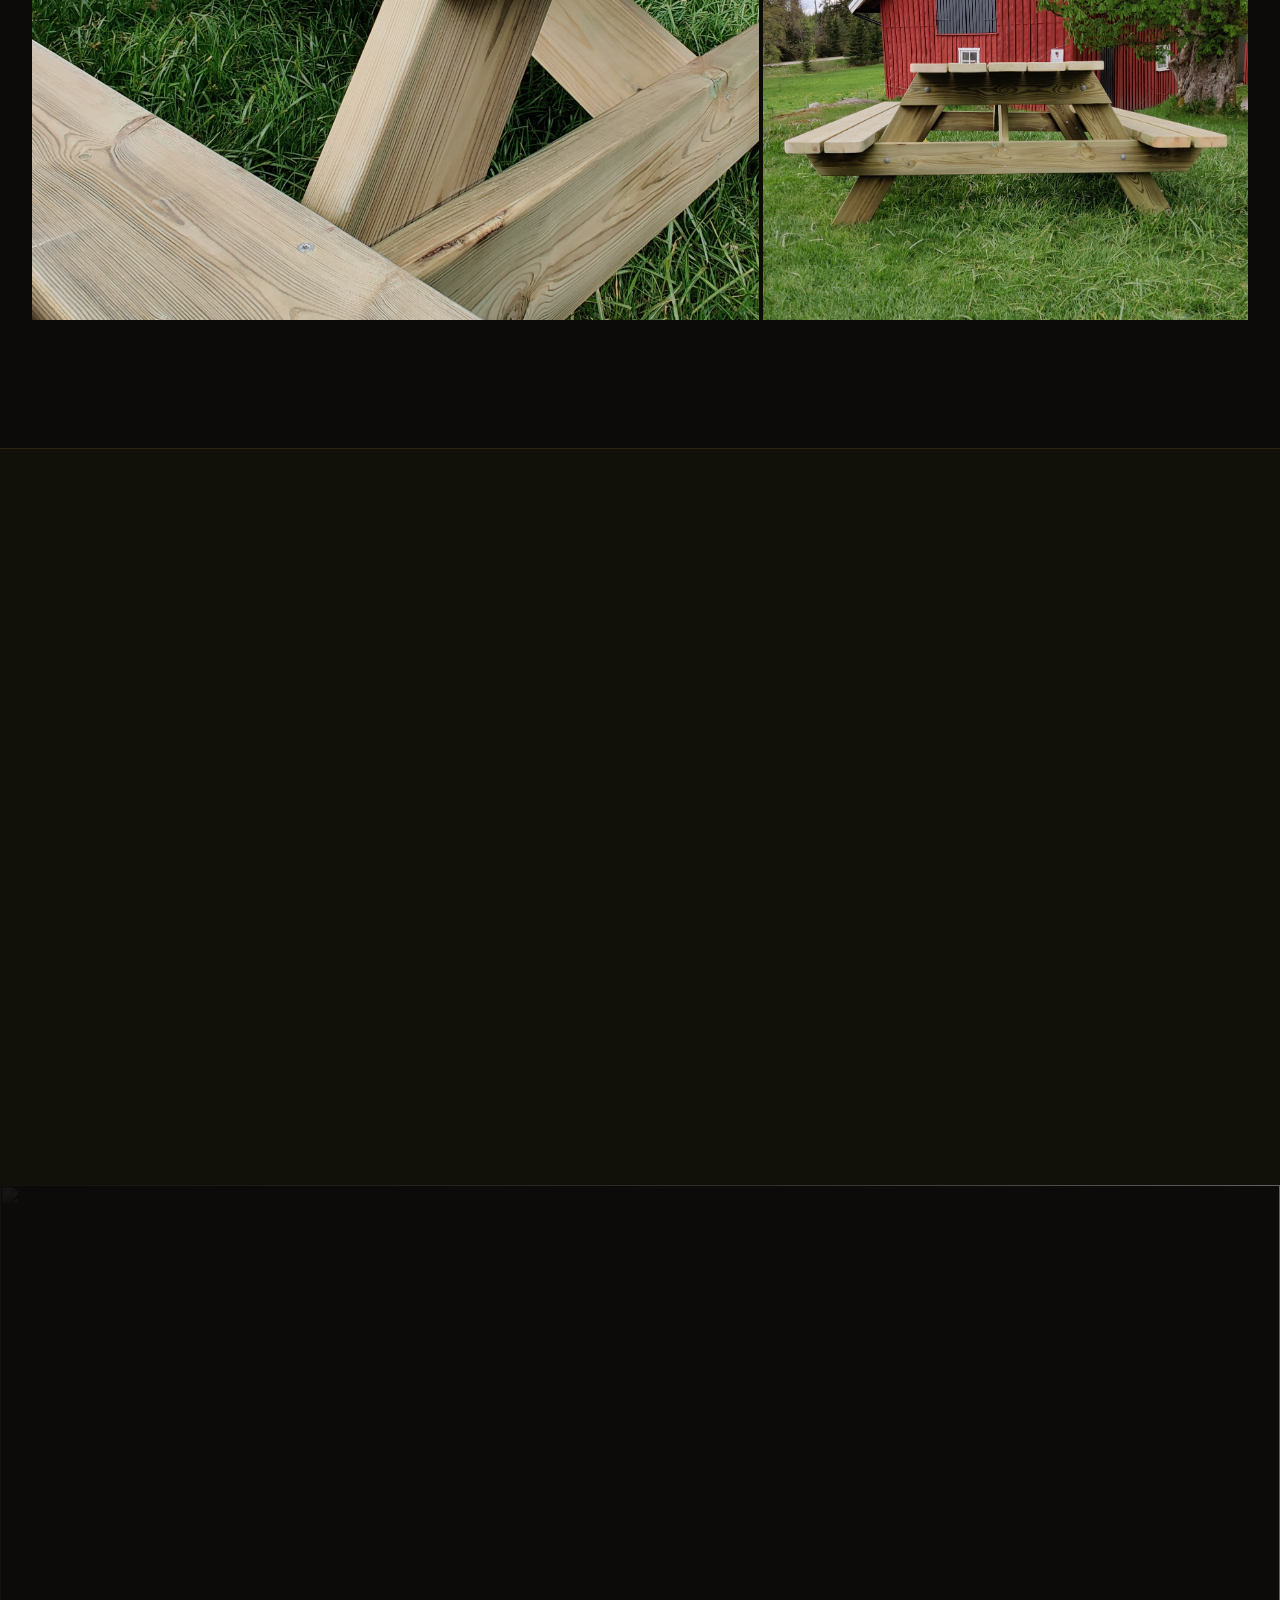
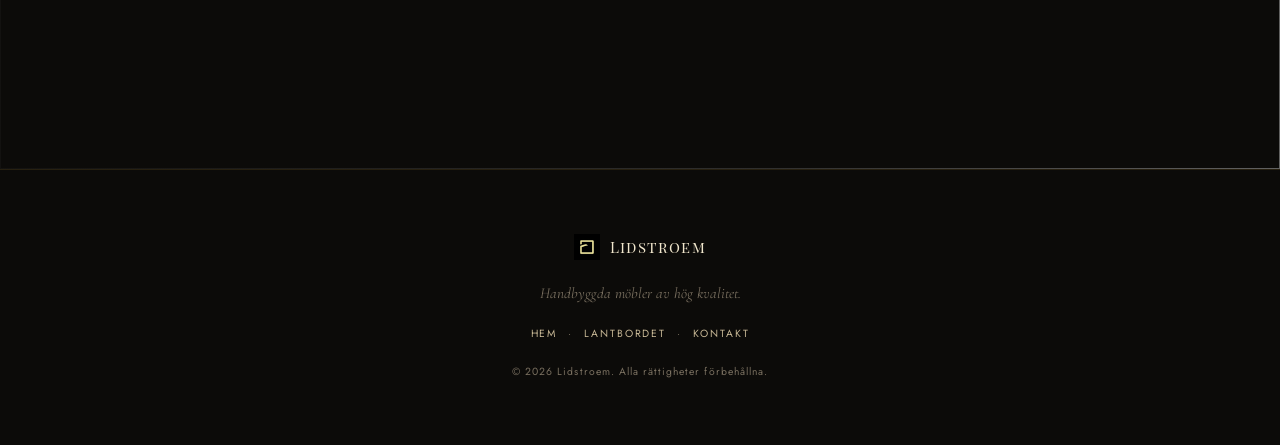
==== commit 2af7f9f0: "Update index.html" ====
--- a/index.html
+++ b/index.html
@@ -237,15 +237,10 @@
       <div class="gold-line reveal reveal-d1"></div>
       <h2 class="about__title reveal reveal-d1">Byggd för att bestå.</h2>
       <p class="about__body reveal reveal-d2">
-        Varje bord byggs för hand med noggrant utvalt tryckimpregnerat virke —
-        behandlat för att motstå fukt, röta och tidens tand. Resultatet är ett
-        bord som inte bara ser bra ut från dag ett, utan som håller genom
-        decennier av regn, sol och sällskap.
+        Varje bord byggs för hand med noggrant utvalt tryckimpregnerat virke. De exponerade ytorna slipas för att bättre motstå fukt,röta och tidens tand. Skruv och bultar är av hög kvalitet. Resultatet är ett bord som inte bara ser bra ut från dag ett, utan som håller genom decennier av regn, sol och sällskap.
       </p>
       <p class="about__body reveal reveal-d3">
-        Konstruktionen är genomtänkt i varje detalj: robust bärstruktur,
-        avrundade kanter och ett sittmått som är bekvämt för hela familjen.
-        Passar lika bra på gårdsplanen som på restaurangterassen.
+       Bordet byggs efter egen ritning. Konstruktionen är genomtänkt i varje detalj: robust bärstruktur,avrundade kanter och ett sittmått som är bekvämt för hela familjen. I designen prioriteras lång hållfasthet högre än att snåla med materialet. Passar lika bra på gårdsplanen som på restaurangterassen.
       </p>
       <a href="kontakt.html" class="btn btn-outline reveal reveal-d4" style="margin-top:1.5rem;">Fråga om pris</a>
     </div>
@@ -275,7 +270,7 @@
           </svg>
         </div>
         <h3>Tryckimpregnerat</h3>
-        <p>Virket är djupimpregnerat mot fukt och röta, vilket ger ett bord som håller sig fint i det svenska klimatet utan ständigt underhåll.</p>
+        <p>Virket är djupimpregnerat mot fukt och röta. De exponerade ytorna slipas för att ge färre ytor och hålrum för väta att fästa i. Utsatta delar rundad eller fasas för att undvika att träet flisar sig och ge ett lyxigare uttryck. Detta ger ett bord som håller sig fint i det svenska klimatet utan ständigt underhåll.</p>
       </div>
       <div class="feature reveal reveal-d2">
         <div class="feature__icon">
@@ -286,7 +281,7 @@
           </svg>
         </div>
         <h3>Robust konstruktion</h3>
-        <p>Kraftigt dimensionerat virke och rostfria bultar ger en stabil och säker konstruktion som tål hårt bruk år efter år.</p>
+        <p>Kraftigt dimensionerat virke, rostfria bultar och skruvar ger en stabil och säker konstruktion som tål hårt bruk år efter år.</p>
       </div>
       <div class="feature reveal reveal-d3">
         <div class="feature__icon">
@@ -296,7 +291,7 @@
           </svg>
         </div>
         <h3>Handbyggt</h3>
-        <p>Varje bord byggs för hand med omsorg om detaljer. Inga genvägar — bara solitt hantverk från grunden till den sista skruven.</p>
+        <p>Varje bord byggs för hand med omsorg om detaljer. Varje planka väljs med omsorg. Inga genvägar — bara solitt hantverk från grunden till den sista skruven.</p>
       </div>
     </div>
   </div>
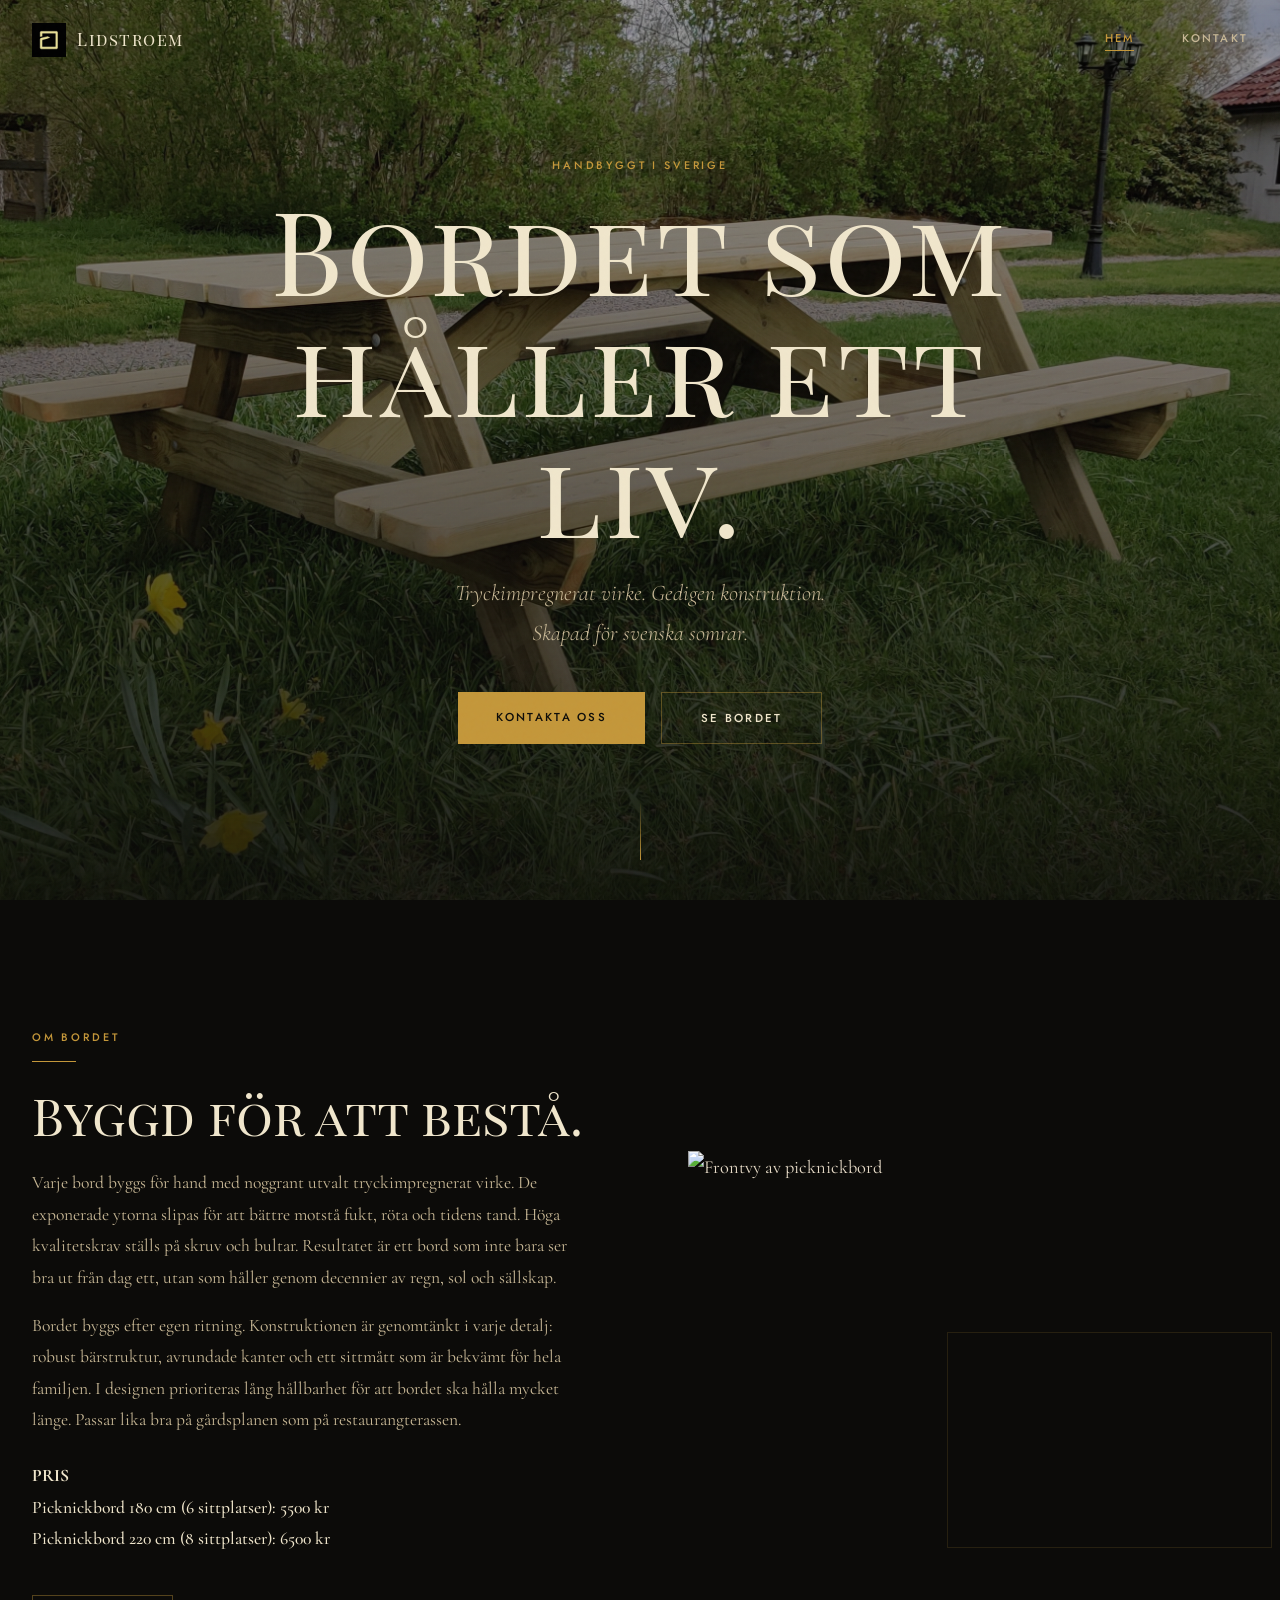
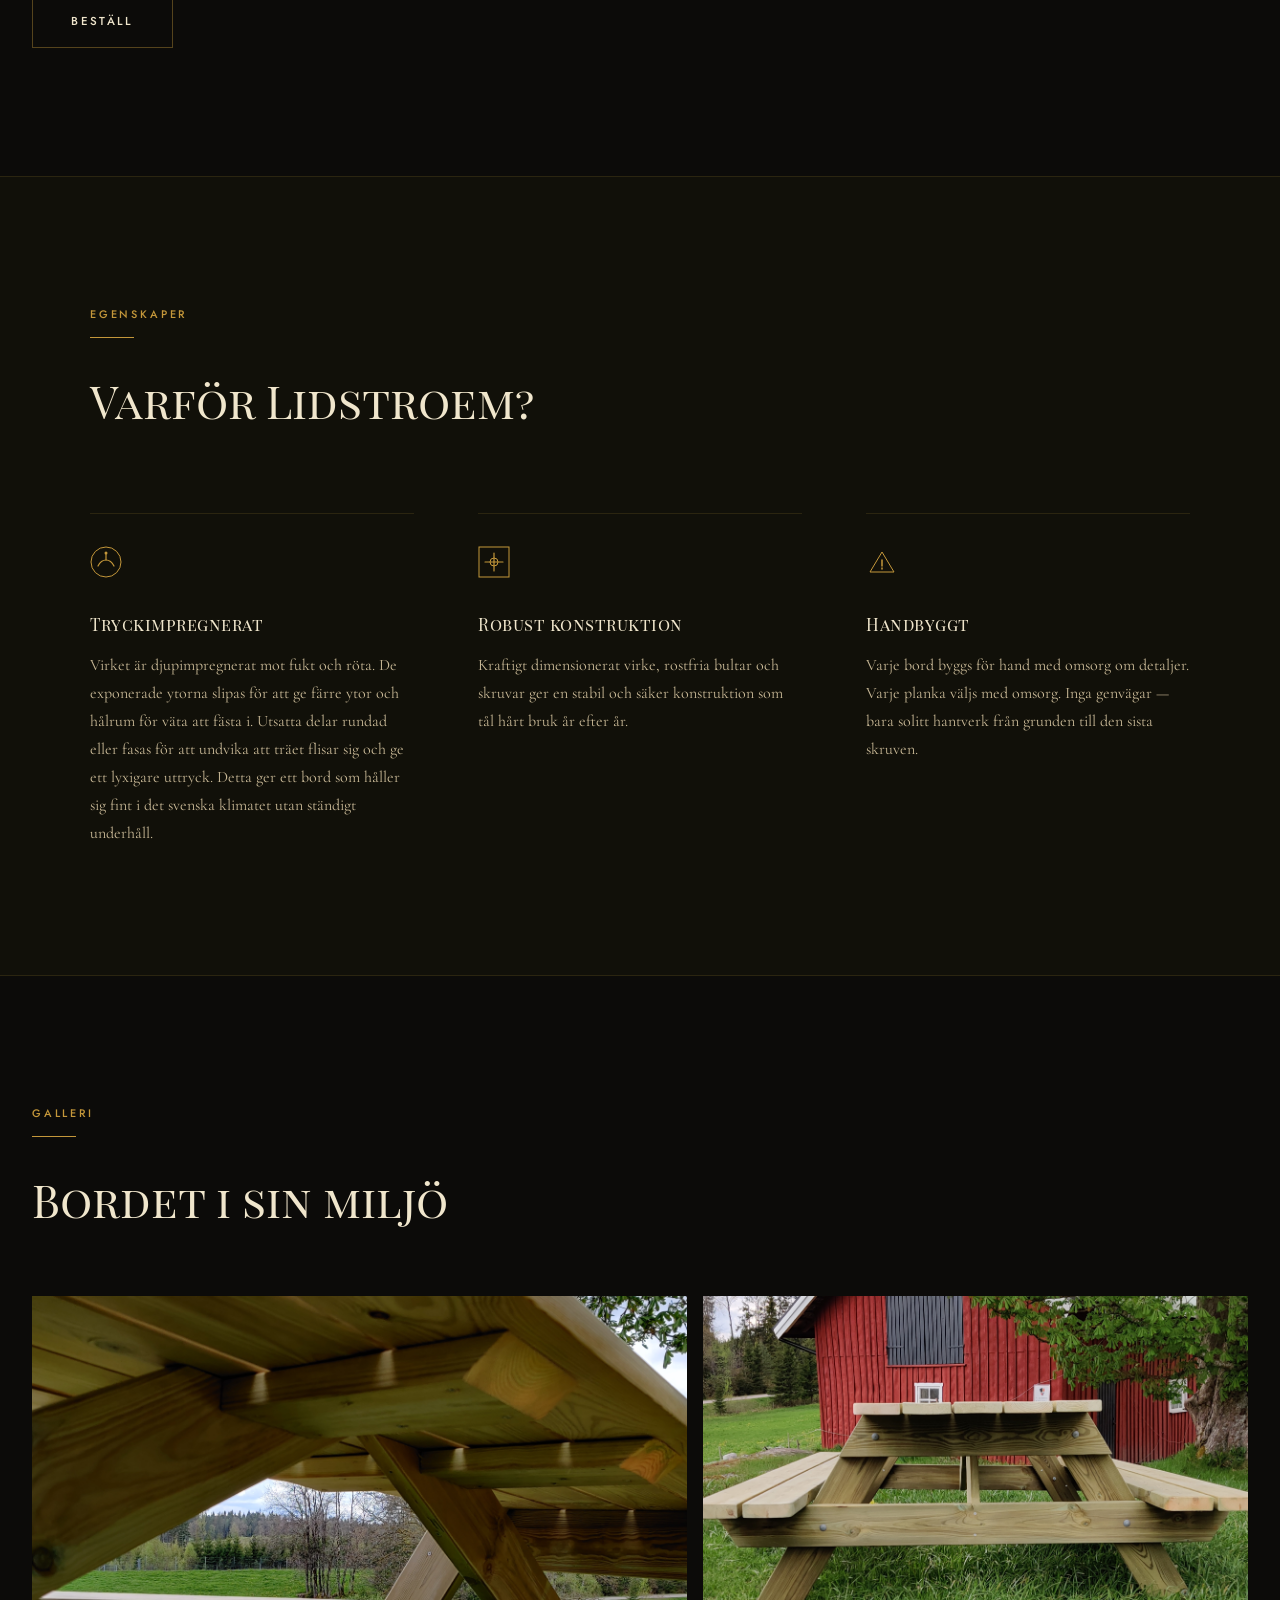
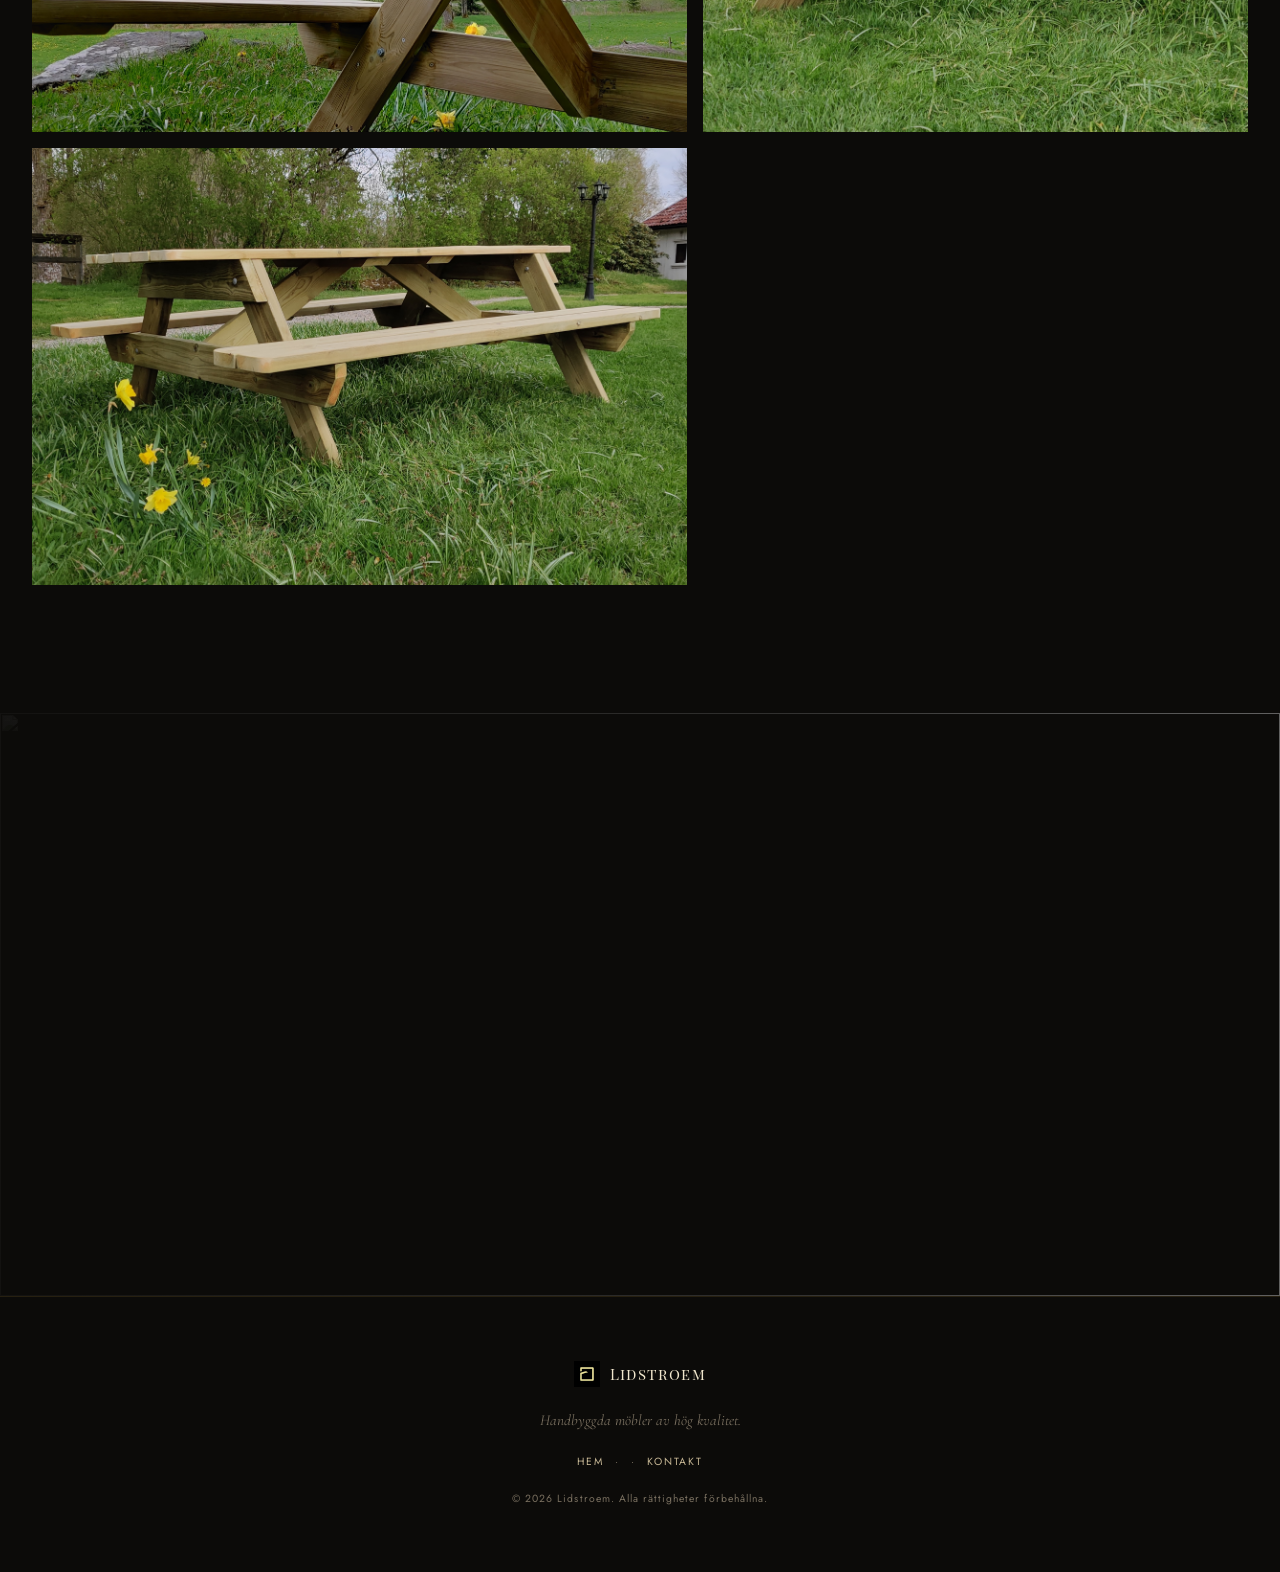
==== commit 65807779: "adjustet images. commented lantbordet. implemented formspree Co-authored-by: Copilot <copilot@github" ====
--- a/index.html
+++ b/index.html
@@ -41,9 +41,11 @@
     }
     .about__image img {
       width: 100%;
-      height: 560px;
+      height: auto;
+      /* Ändra från 4/5 till 3/2 för att passa liggande bilder bättre på desktop */
+      aspect-ratio: 3 / 2; 
       object-fit: cover;
-      object-position: center top;
+      object-position: center; /* Centrerar så det som ev. klipps är kanterna */
     }
     .about__image-frame {
       position: absolute;
@@ -104,22 +106,39 @@
       font-weight: 400;
       color: var(--cream);
     }
-    .gallery__grid {
-      display: grid;
-      grid-template-columns: 1.5fr 1fr;
-      grid-template-rows: 340px 340px;
-      gap: 4px;
-      max-width: 1280px;
-      margin: 0 auto;
-      padding: 0 2rem;
-    }
-    .gallery__item { overflow: hidden; background: var(--bg-card); }
-    .gallery__item--large { grid-row: span 2; }
-    .gallery__item img {
-      width: 100%; height: 100%;
-      object-fit: cover;
-      transition: transform 0.8s var(--ease-out);
-    }
+    /* GALLERY GRID FIX */
+  .gallery__grid {
+    display: grid;
+    grid-template-columns: 1.2fr 1fr; /* Den vänstra kolumnen är lite bredare */
+    gap: 1rem; /* Mer luft mellan bilderna gör det lyxigare */
+    max-width: 1280px;
+    margin: 0 auto;
+    padding: 0 2rem;
+  }
+
+  .gallery__item {
+    width: 100%;
+    height: 100%;
+    overflow: hidden;
+    background: var(--bg-card);
+  }
+
+  .gallery__item--large {
+    grid-row: span 2; /* VIKTIGT: Denna sträcker sig nu över två rader */
+  }
+
+  .gallery__item img {
+    width: 100%;
+    height: 100%;
+    object-fit: cover; /* Fyller ut rutan */
+    display: block;
+    transition: transform 0.8s var(--ease-out);
+  }
+
+  /* För att se till att de små bilderna får en bra form på desktop */
+  .gallery__item:not(.gallery__item--large) {
+    aspect-ratio: 3 / 2; 
+  }
     .gallery__item:hover img { transform: scale(1.06); }
 
     /* TEASER */
@@ -139,9 +158,11 @@
     .teaser__img-wrap { position: relative; overflow: hidden; }
     .teaser__img-wrap img {
       width: 100%;
-      height: 480px;
+      height: auto;           /* Tvingar bilden att sluta vara 480px hög */
+      aspect-ratio: 16 / 10;   /* Detta skapar den fasta formen (ändra till 16/9 om du vill ha den lägre) */
       object-fit: cover;
       transition: transform 0.8s var(--ease-out);
+      display: block;         /* Tar bort små glipor i botten */
     }
     .teaser__img-wrap:hover img { transform: scale(1.04); }
     .teaser__badge {
@@ -171,17 +192,45 @@
     }
 
     /* RESPONSIVE */
-    @media (max-width: 900px) {
-      .about__inner,
-      .teaser__inner { grid-template-columns: 1fr; gap: 3rem; }
-      .about__image img { height: 360px; }
-      .teaser__img-wrap img { height: 320px; }
-      .about__image { order: -1; }
-      .features__grid { grid-template-columns: 1fr; gap: 2.5rem; }
-      .gallery__grid { grid-template-columns: 1fr; grid-template-rows: auto; }
-      .gallery__item { height: 260px; }
-      .gallery__item--large { grid-row: span 1; height: 320px; }
-    }
+    /* UPPDATERAD RESPONSIVE-DEL */
+@media (max-width: 900px) {
+  .about__inner,
+  .teaser__inner { 
+    grid-template-columns: 1fr; 
+    gap: 2rem; 
+  }
+
+  .about__image { order: -1; } /* Flyttar upp bilden på mobil */
+
+  .about__image img { 
+    height: auto; 
+    aspect-ratio: 4 / 3; /* Ger en naturlig form oavsett skärmbredd */
+    width: 100%;
+  }
+
+  .teaser__img-wrap img { 
+    height: auto;
+    aspect-ratio: 16 / 9;
+    width: 100%;
+  }
+
+  .features__grid { 
+    grid-template-columns: 1fr; 
+    gap: 2.5rem; 
+  }
+
+  .gallery__grid { 
+    grid-template-columns: 1fr; 
+    grid-template-rows: auto; 
+    gap: 1rem; /* Lite mer luft mellan bilderna på mobil */
+  }
+
+  .gallery__item, 
+  .gallery__item--large { 
+    height: auto; 
+    aspect-ratio: 3 / 2; /* Alla galleribilder får samma proportioner på mobil */
+  }
+}
   </style>
 </head>
 <body>
@@ -195,7 +244,7 @@
     </a>
     <nav class="navbar__nav">
       <a href="index.html">Hem</a>
-      <a href="lantbord.html">Lantbordet</a>
+      <!-- <a href="lantbord.html">Lantbordet</a> -->
       <a href="kontakt.html">Kontakt</a>
     </nav>
     <button class="navbar__burger" aria-label="Meny">
@@ -204,7 +253,7 @@
   </div>
   <nav class="navbar__mobile">
     <a href="index.html">Hem</a>
-    <a href="lantbord.html">Lantbordet</a>
+    <!-- <a href="lantbord.html">Lantbordet</a> -->
     <a href="kontakt.html">Kontakt</a>
   </nav>
 </header>
@@ -237,15 +286,23 @@
       <div class="gold-line reveal reveal-d1"></div>
       <h2 class="about__title reveal reveal-d1">Byggd för att bestå.</h2>
       <p class="about__body reveal reveal-d2">
-        Varje bord byggs för hand med noggrant utvalt tryckimpregnerat virke. De exponerade ytorna slipas för att bättre motstå fukt,röta och tidens tand. Skruv och bultar är av hög kvalitet. Resultatet är ett bord som inte bara ser bra ut från dag ett, utan som håller genom decennier av regn, sol och sällskap.
+        Varje bord byggs för hand med noggrant utvalt tryckimpregnerat virke. De exponerade ytorna slipas för att bättre motstå fukt, röta och tidens tand. Höga kvalitetskrav ställs på skruv och bultar. Resultatet är ett bord som inte bara ser bra ut från dag ett, utan som håller genom decennier av regn, sol och sällskap.
       </p>
       <p class="about__body reveal reveal-d3">
-       Bordet byggs efter egen ritning. Konstruktionen är genomtänkt i varje detalj: robust bärstruktur,avrundade kanter och ett sittmått som är bekvämt för hela familjen. I designen prioriteras lång hållfasthet högre än att snåla med materialet. Passar lika bra på gårdsplanen som på restaurangterassen.
+       Bordet byggs efter egen ritning. Konstruktionen är genomtänkt i varje detalj: robust bärstruktur, avrundade kanter och ett sittmått som är bekvämt för hela familjen. I designen prioriteras lång hållbarhet för att bordet ska hålla mycket länge. Passar lika bra på gårdsplanen som på restaurangterassen.
       </p>
-      <a href="kontakt.html" class="btn btn-outline reveal reveal-d4" style="margin-top:1.5rem;">Fråga om pris</a>
+      
+
+       <p class="about__body reveal reveal-d3" style="font-weight: 500; color: var(--cream); margin-top: 1.5rem;">
+        <strong>PRIS</strong><br />
+        Picknickbord 180 cm (6 sittplatser): 5500 kr <br />
+        Picknickbord 220 cm (8 sittplatser): 6500 kr
+        </p>
+      
+      <a href="kontakt.html" class="btn btn-outline reveal reveal-d4" style="margin-top:1.5rem;">Beställ</a>
     </div>
     <div class="about__image reveal reveal-d2">
-      <img src="images/front.jpg" alt="Frontvy av picknicktbord" />
+      <img src="images/front.jpg" alt="Frontvy av picknickbord" />
       <div class="about__image-frame"></div>
     </div>
   </div>
@@ -305,20 +362,23 @@
     <h2 class="gallery__title reveal reveal-d1">Bordet i sin miljö</h2>
   </div>
   <div class="gallery__grid">
-    <div class="gallery__item gallery__item--large reveal">
-      <img src="images/detail.jpg" alt="Närbild på träkonstruktion" loading="lazy" />
-    </div>
+    <!-- <div class="gallery__item gallery__item--large reveal">
+      <img src="images/short_table1.jpg" alt="Närbild på träkonstruktion" loading="lazy" />
+    </div> -->
     <div class="gallery__item reveal reveal-d1">
-      <img src="images/dramatic.jpg" alt="Bordet sett framifrån" loading="lazy" />
+      <img src="images/long_table_detail.jpg" alt="Bordet sett framifrån" loading="lazy" />
     </div>
     <div class="gallery__item reveal reveal-d2">
       <img src="images/side.jpg" alt="Sidovy av picknicktbordet" loading="lazy" />
     </div>
+    <div class="gallery__item reveal reveal-d2">
+      <img src="images/long_table_overview.jpg" alt="Sidovy av picknicktbordet" loading="lazy" />
+    </div>
   </div>
 </section>
 
 <!-- ══ LANTBORD TEASER ══ -->
-<section class="teaser">
+<!-- <section class="teaser">
   <div class="teaser__inner">
     <div class="teaser__img-wrap reveal">
       <img src="images/lantbord-angle.jpg" alt="Lantbordet — trebockskonstruktion" loading="lazy" />
@@ -336,7 +396,7 @@
       <a href="lantbord.html" class="btn btn-gold reveal reveal-d3">Se lantbordet</a>
     </div>
   </div>
-</section>
+</section> -->
 
 <!-- ══ CTA ══ -->
 <section class="cta-banner">
@@ -365,7 +425,7 @@
     <nav class="footer__nav">
       <a href="index.html">Hem</a>
       <span class="sep">·</span>
-      <a href="lantbord.html">Lantbordet</a>
+      <!-- <a href="lantbord.html">Lantbordet</a> -->
       <span class="sep">·</span>
       <a href="kontakt.html">Kontakt</a>
     </nav>
